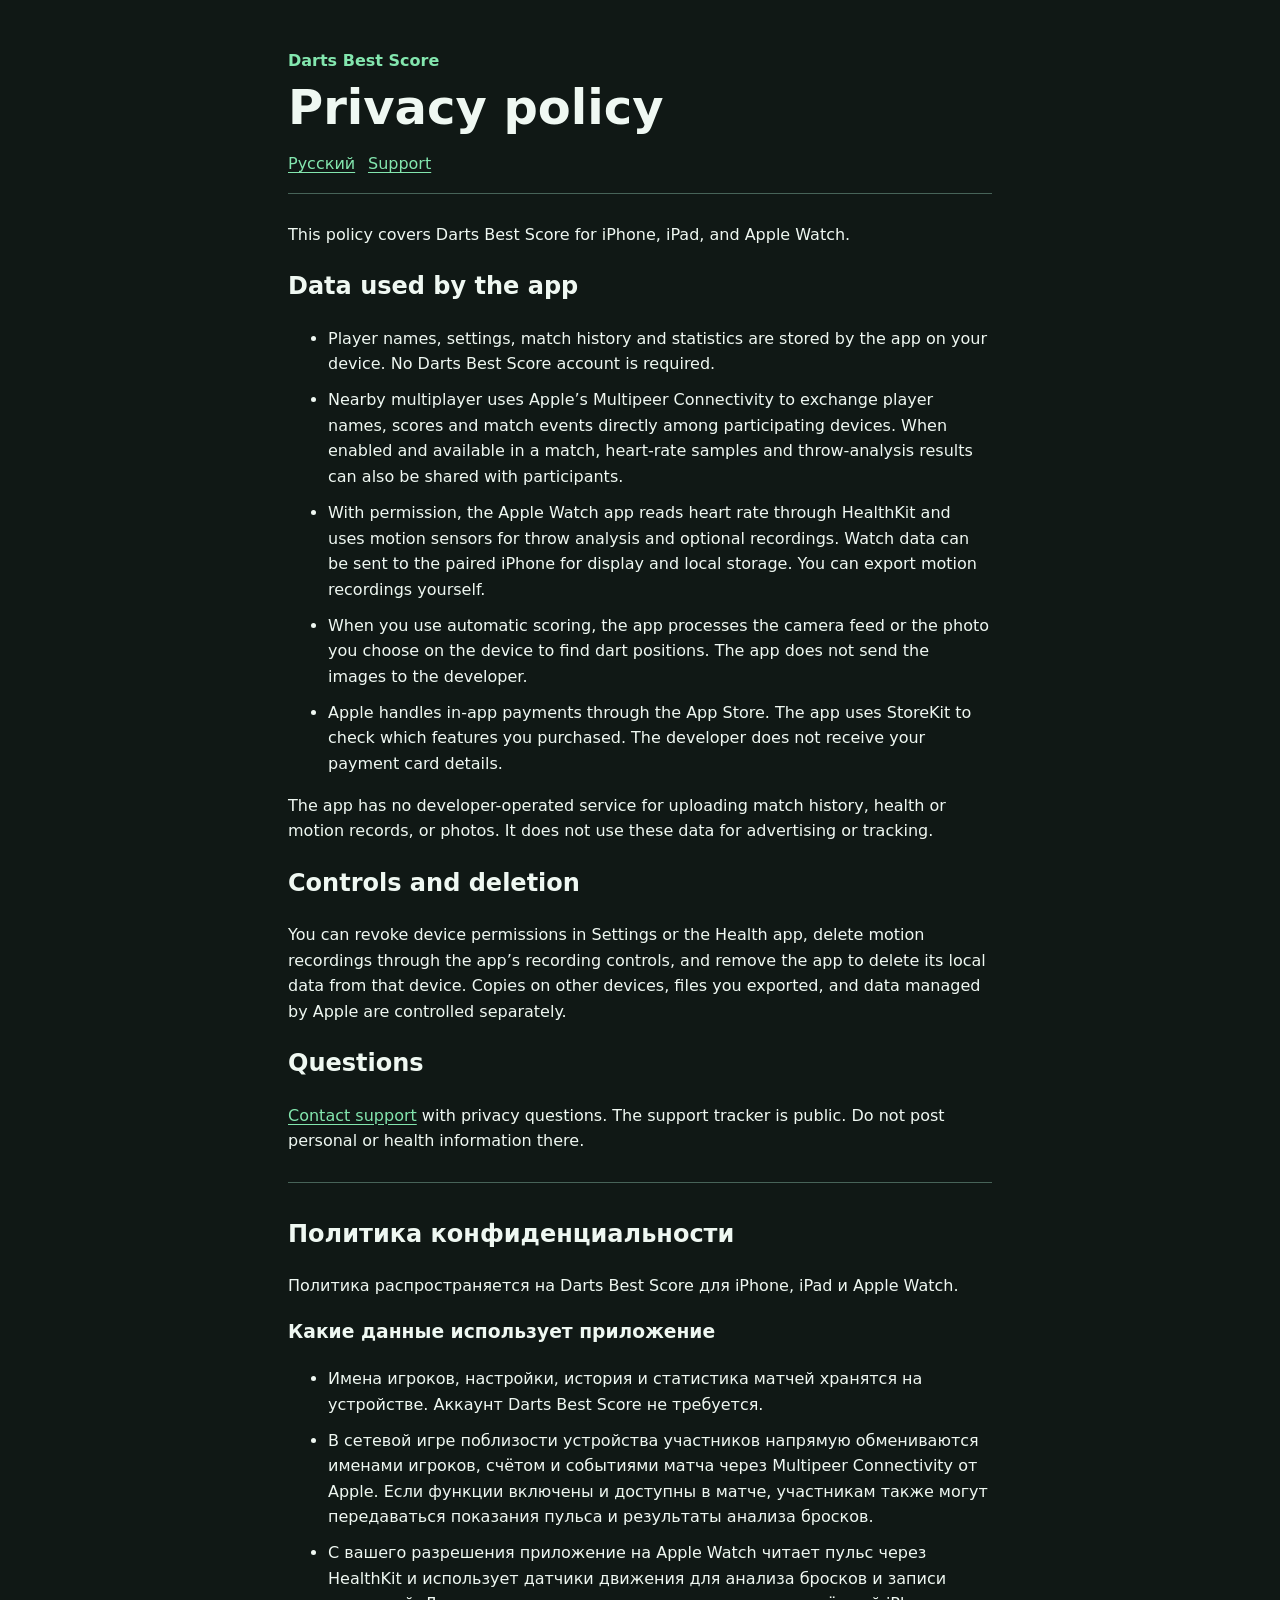
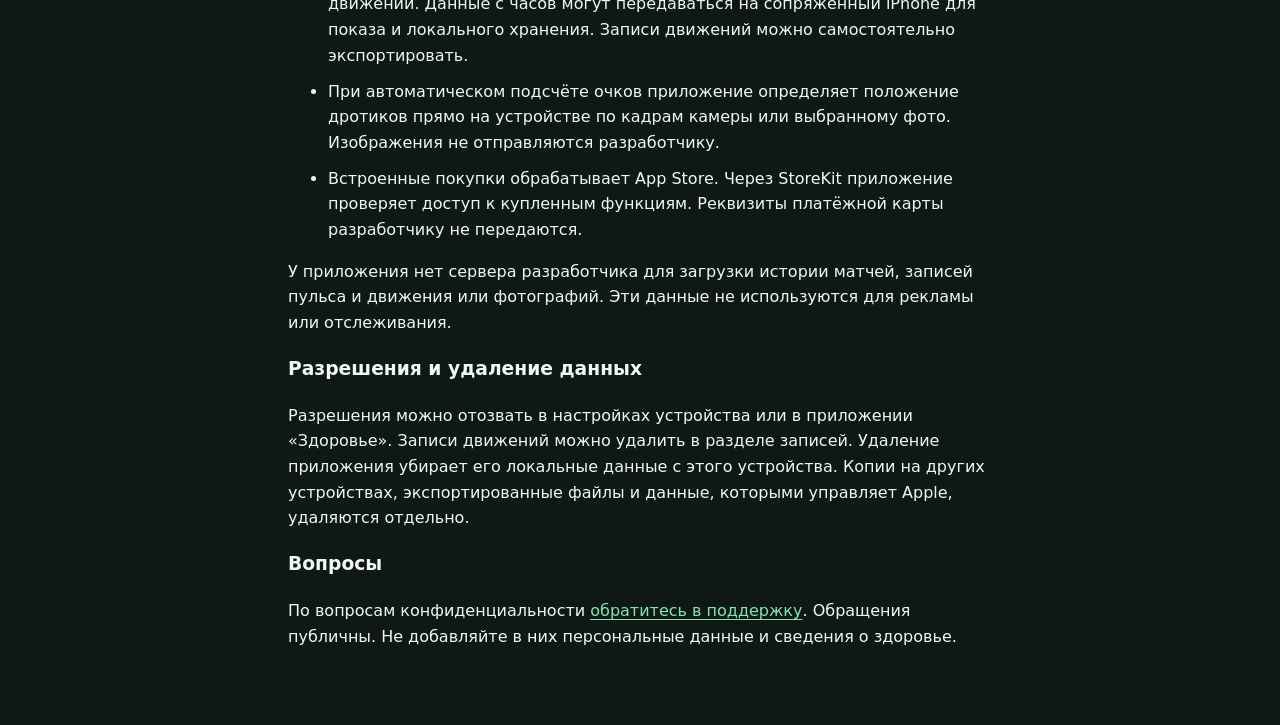
==== privacy.html @ cce6abcf "Publish Darts Best Score support and privacy pages" ====
<!doctype html>
<html lang="en">
<meta charset="utf-8">
<meta name="viewport" content="width=device-width, initial-scale=1">
<title>Darts Best Score — Privacy policy</title>
<link rel="stylesheet" href="style.css">
<main>
  <header><p class="brand">Darts Best Score</p><h1>Privacy policy</h1>
    <nav aria-label="Language and support"><a href="#ru" lang="ru">Русский</a> <a href="./">Support</a></nav>
  </header>
  <section lang="en">
    <p>This policy covers Darts Best Score for iPhone, iPad, and Apple Watch.</p>
    <h2>Data used by the app</h2>
    <ul>
      <li>Player names, settings, match history and statistics are stored by the app on your device. No Darts Best Score account is required.</li>
      <li>Nearby multiplayer uses Apple’s Multipeer Connectivity to exchange player names, scores and match events directly among participating devices. When enabled and available in a match, heart-rate samples and throw-analysis results can also be shared with participants.</li>
      <li>With permission, the Apple Watch app reads heart rate through HealthKit and uses motion sensors for throw analysis and optional recordings. Watch data can be sent to the paired iPhone for display and local storage. You can export motion recordings yourself.</li>
      <li>When you use automatic scoring, the app processes the camera feed or the photo you choose on the device to find dart positions. The app does not send the images to the developer.</li>
      <li>Apple handles in-app payments through the App Store. The app uses StoreKit to check which features you purchased. The developer does not receive your payment card details.</li>
    </ul>
    <p>The app has no developer-operated service for uploading match history, health or motion records, or photos. It does not use these data for advertising or tracking.</p>
    <h2>Controls and deletion</h2>
    <p>You can revoke device permissions in Settings or the Health app, delete motion recordings through the app’s recording controls, and remove the app to delete its local data from that device. Copies on other devices, files you exported, and data managed by Apple are controlled separately.</p>
    <h2>Questions</h2>
    <p><a href="./">Contact support</a> with privacy questions. The support tracker is public. Do not post personal or health information there.</p>
  </section>
  <section id="ru" lang="ru">
    <h2>Политика конфиденциальности</h2>
    <p>Политика распространяется на Darts Best Score для iPhone, iPad и Apple Watch.</p>
    <h3>Какие данные использует приложение</h3>
    <ul>
      <li>Имена игроков, настройки, история и статистика матчей хранятся на устройстве. Аккаунт Darts Best Score не требуется.</li>
      <li>В сетевой игре поблизости устройства участников напрямую обмениваются именами игроков, счётом и событиями матча через Multipeer Connectivity от Apple. Если функции включены и доступны в матче, участникам также могут передаваться показания пульса и результаты анализа бросков.</li>
      <li>С вашего разрешения приложение на Apple Watch читает пульс через HealthKit и использует датчики движения для анализа бросков и записи движений. Данные с часов могут передаваться на сопряжённый iPhone для показа и локального хранения. Записи движений можно самостоятельно экспортировать.</li>
      <li>При автоматическом подсчёте очков приложение определяет положение дротиков прямо на устройстве по кадрам камеры или выбранному фото. Изображения не отправляются разработчику.</li>
      <li>Встроенные покупки обрабатывает App Store. Через StoreKit приложение проверяет доступ к купленным функциям. Реквизиты платёжной карты разработчику не передаются.</li>
    </ul>
    <p>У приложения нет сервера разработчика для загрузки истории матчей, записей пульса и движения или фотографий. Эти данные не используются для рекламы или отслеживания.</p>
    <h3>Разрешения и удаление данных</h3>
    <p>Разрешения можно отозвать в настройках устройства или в приложении «Здоровье». Записи движений можно удалить в разделе записей. Удаление приложения убирает его локальные данные с этого устройства. Копии на других устройствах, экспортированные файлы и данные, которыми управляет Apple, удаляются отдельно.</p>
    <h3>Вопросы</h3>
    <p>По вопросам конфиденциальности <a href="./#ru">обратитесь в поддержку</a>. Обращения публичны. Не добавляйте в них персональные данные и сведения о здоровье.</p>
  </section>
</main>
</html>
---- style.css ----
:root {
  color-scheme: dark;
  background: #101815;
  color: #eff8f2;
  font-family: system-ui, sans-serif;
  line-height: 1.6;
}
body { margin: 0; }
main {
  max-width: 44rem;
  margin: auto;
  padding: clamp(1.25rem, 5vw, 3rem);
}
header { border-bottom: 1px solid #476358; padding-bottom: 1rem; }
h1 { margin: 0; font-size: clamp(2rem, 5vw, 3rem); line-height: 1.15; }
.brand { margin: 0 0 .4rem; color: #83e6ae; font-weight: 700; }
nav { display: flex; flex-wrap: wrap; gap: .8rem; margin-top: 1rem; }
section { padding: .75rem 0; }
section + section { border-top: 1px solid #476358; }
li + li { margin-top: .65rem; }
a { color: #83e6ae; text-underline-offset: .2em; }
a:focus-visible { outline: 2px solid currentColor; outline-offset: .2em; }
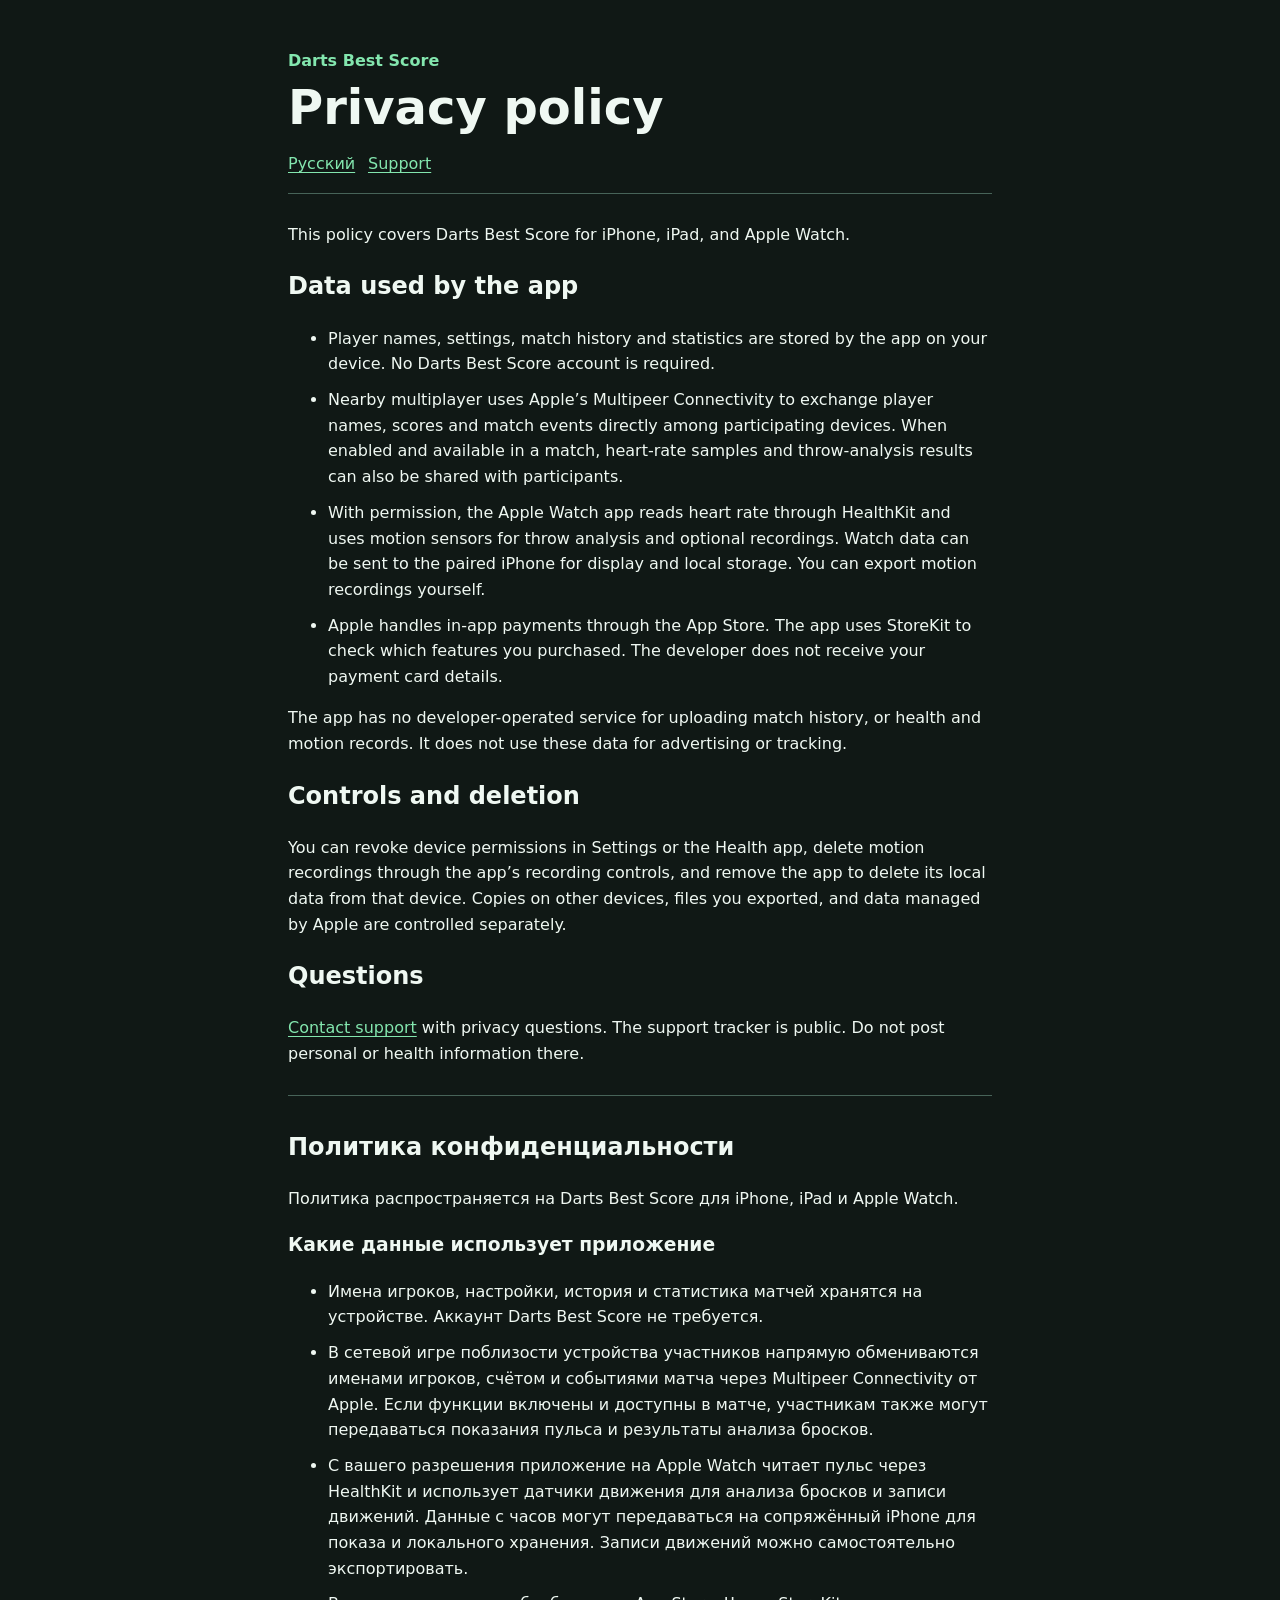
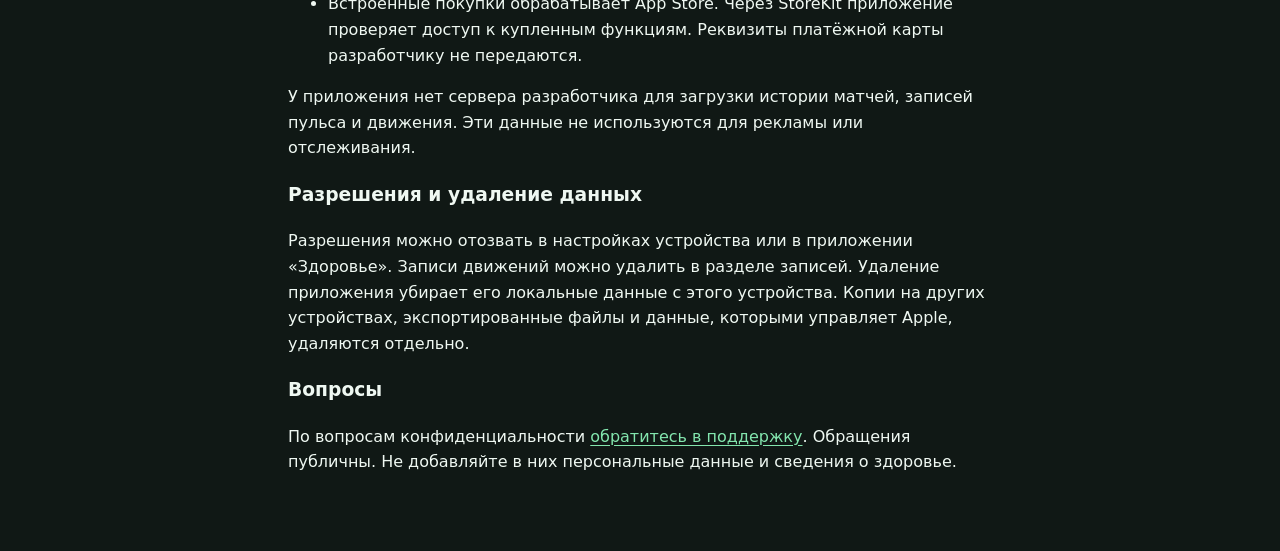
==== commit 177d3a84: "Update privacy policy for release without camera scoring" ====
--- a/privacy.html
+++ b/privacy.html
@@ -15,10 +15,9 @@
       <li>Player names, settings, match history and statistics are stored by the app on your device. No Darts Best Score account is required.</li>
       <li>Nearby multiplayer uses Apple’s Multipeer Connectivity to exchange player names, scores and match events directly among participating devices. When enabled and available in a match, heart-rate samples and throw-analysis results can also be shared with participants.</li>
       <li>With permission, the Apple Watch app reads heart rate through HealthKit and uses motion sensors for throw analysis and optional recordings. Watch data can be sent to the paired iPhone for display and local storage. You can export motion recordings yourself.</li>
-      <li>When you use automatic scoring, the app processes the camera feed or the photo you choose on the device to find dart positions. The app does not send the images to the developer.</li>
       <li>Apple handles in-app payments through the App Store. The app uses StoreKit to check which features you purchased. The developer does not receive your payment card details.</li>
     </ul>
-    <p>The app has no developer-operated service for uploading match history, health or motion records, or photos. It does not use these data for advertising or tracking.</p>
+    <p>The app has no developer-operated service for uploading match history, or health and motion records. It does not use these data for advertising or tracking.</p>
     <h2>Controls and deletion</h2>
     <p>You can revoke device permissions in Settings or the Health app, delete motion recordings through the app’s recording controls, and remove the app to delete its local data from that device. Copies on other devices, files you exported, and data managed by Apple are controlled separately.</p>
     <h2>Questions</h2>
@@ -32,10 +31,9 @@
       <li>Имена игроков, настройки, история и статистика матчей хранятся на устройстве. Аккаунт Darts Best Score не требуется.</li>
       <li>В сетевой игре поблизости устройства участников напрямую обмениваются именами игроков, счётом и событиями матча через Multipeer Connectivity от Apple. Если функции включены и доступны в матче, участникам также могут передаваться показания пульса и результаты анализа бросков.</li>
       <li>С вашего разрешения приложение на Apple Watch читает пульс через HealthKit и использует датчики движения для анализа бросков и записи движений. Данные с часов могут передаваться на сопряжённый iPhone для показа и локального хранения. Записи движений можно самостоятельно экспортировать.</li>
-      <li>При автоматическом подсчёте очков приложение определяет положение дротиков прямо на устройстве по кадрам камеры или выбранному фото. Изображения не отправляются разработчику.</li>
       <li>Встроенные покупки обрабатывает App Store. Через StoreKit приложение проверяет доступ к купленным функциям. Реквизиты платёжной карты разработчику не передаются.</li>
     </ul>
-    <p>У приложения нет сервера разработчика для загрузки истории матчей, записей пульса и движения или фотографий. Эти данные не используются для рекламы или отслеживания.</p>
+    <p>У приложения нет сервера разработчика для загрузки истории матчей, записей пульса и движения. Эти данные не используются для рекламы или отслеживания.</p>
     <h3>Разрешения и удаление данных</h3>
     <p>Разрешения можно отозвать в настройках устройства или в приложении «Здоровье». Записи движений можно удалить в разделе записей. Удаление приложения убирает его локальные данные с этого устройства. Копии на других устройствах, экспортированные файлы и данные, которыми управляет Apple, удаляются отдельно.</p>
     <h3>Вопросы</h3>
